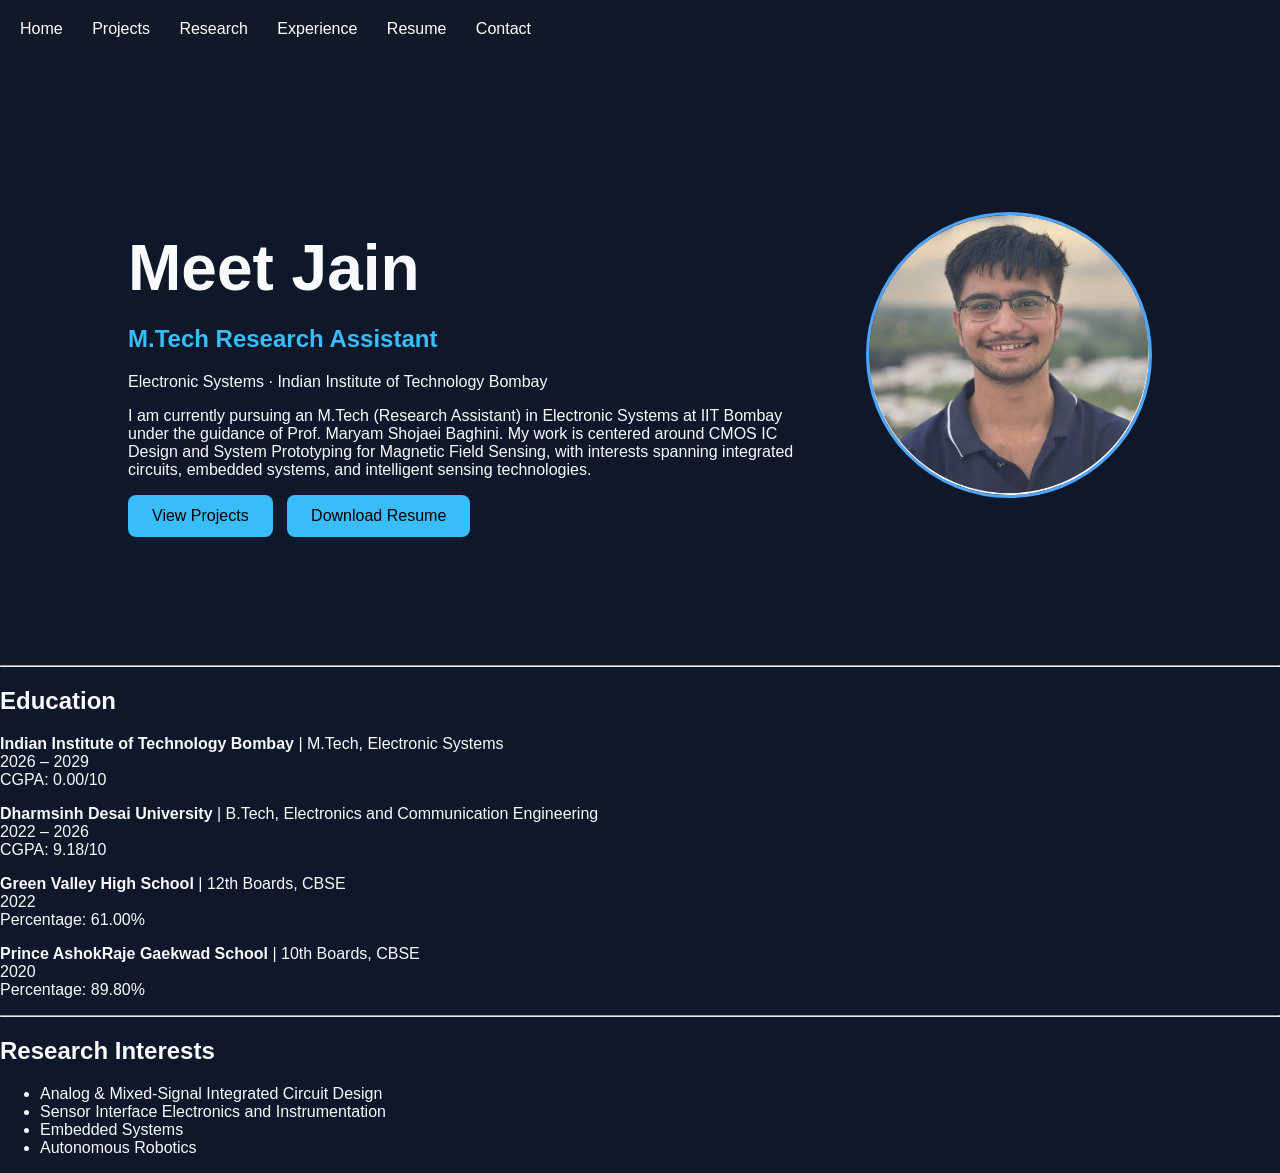
==== index.html @ 2bd1643b "Initial portfolio website" ====
<!DOCTYPE html>
<html>
<head>
    <title>Meet Jain | Portfolio</title>
    <link rel="stylesheet" href="assets/style.css">
</head>

<body>
    <nav>
        <a href="index.html">Home</a>
        <a href="projects/index.html">Projects</a>
        <a href="research.html">Research</a>
        <a href="experience.html">Experience</a>
        <a href="resume.html">Resume</a>
        <a href="contact.html">Contact</a>
    </nav>

    <section class="hero">
        <div class="hero-content">

            <div class="hero-text">
                <h1>Meet Jain</h1>

                <h2>M.Tech Research Assistant</h2>

                <p>
                    Electronic Systems · Indian Institute of Technology Bombay
                </p>

                <p>
                    I am currently pursuing an M.Tech (Research Assistant) in
                    Electronic Systems at IIT Bombay under the guidance of
                    Prof. Maryam Shojaei Baghini. My work is centered around
                    CMOS IC Design and System Prototyping for Magnetic Field
                    Sensing, with interests spanning integrated circuits,
                    embedded systems, and intelligent sensing technologies.
                </p>

                <a class="btn" href="projects/index.html">
                    View Projects
                </a>

                <a class="btn" href="assets/resume.pdf">
                    Download Resume
                </a>
            </div>

            <div class="hero-image">
                <img src="assets/profile.png" alt="Meet Jain">
            </div>

        </div>
    </section>

    <hr>

    <section>
        <h2>Education</h2>

        <p>
            <strong>Indian Institute of Technology Bombay</strong> | M.Tech, Electronic Systems<br>
            2026 – 2029<br>
            CGPA: 0.00/10
        </p>

        <p>
            <strong>Dharmsinh Desai University</strong> | B.Tech, Electronics and Communication Engineering<br>
            2022 – 2026<br>
            CGPA: 9.18/10
        </p>

        <p>
            <strong>Green Valley High School</strong> | 12th Boards, CBSE<br>
            2022<br>
            Percentage: 61.00%
        </p>

        <p>
            <strong>Prince AshokRaje Gaekwad School</strong> | 10th Boards, CBSE<br>
            2020<br>
            Percentage: 89.80%
        </p>
    </section>

    <hr>

    <section>
        <h2>Research Interests</h2>
        <ul>
            <li>Analog &amp; Mixed-Signal Integrated Circuit Design</li>
            <li>Sensor Interface Electronics and Instrumentation</li>
            <li>Embedded Systems</li>
            <li>Autonomous Robotics</li>
        </ul>
    </section>
</body>
</html>
---- assets/style.css ----
body{
    background:#0f172a;
    color:#f8fafc;
    font-family:Inter,sans-serif;
    margin:0;
}

nav{
    padding:20px;
    background:#111827;
}

nav a{
    color:white;
    text-decoration:none;
    margin-right:25px;
}

.hero{
    padding:120px 10%;
}

.hero h1{
    font-size:4rem;
    margin-bottom:10px;
}

.hero h2{
    color:#38bdf8;
}

.btn{
    display:inline-block;
    padding:12px 24px;
    background:#38bdf8;
    color:#000;
    text-decoration:none;
    margin-right:10px;
    border-radius:8px;
}

.stats{
    display:grid;
    grid-template-columns:repeat(4,1fr);
    gap:20px;
    padding:40px 10%;
}

.stats div{
    background:#1e2c3b;
    padding:25px;
    border-radius:10px;
}

.project-grid{
    display:grid;
    grid-template-columns:repeat(auto-fit,minmax(300px,1fr));
    gap:25px;
    padding:40px;
}

.card{
    background:#1e293b;
    padding:25px;
    border-radius:12px;
    text-decoration:none;
    color:white;
}

.hero-content { 
    display: flex; 
    justify-content: space-between; 
    align-items: center; 
    gap: 70px; } 

.hero-text { 
    flex: 1; 
} 
    
.hero-image img {
    width: 280px;
    height: 280px;
    object-fit: cover;
    border-radius: 50%;
    border: 3px solid #4da6ff;
}
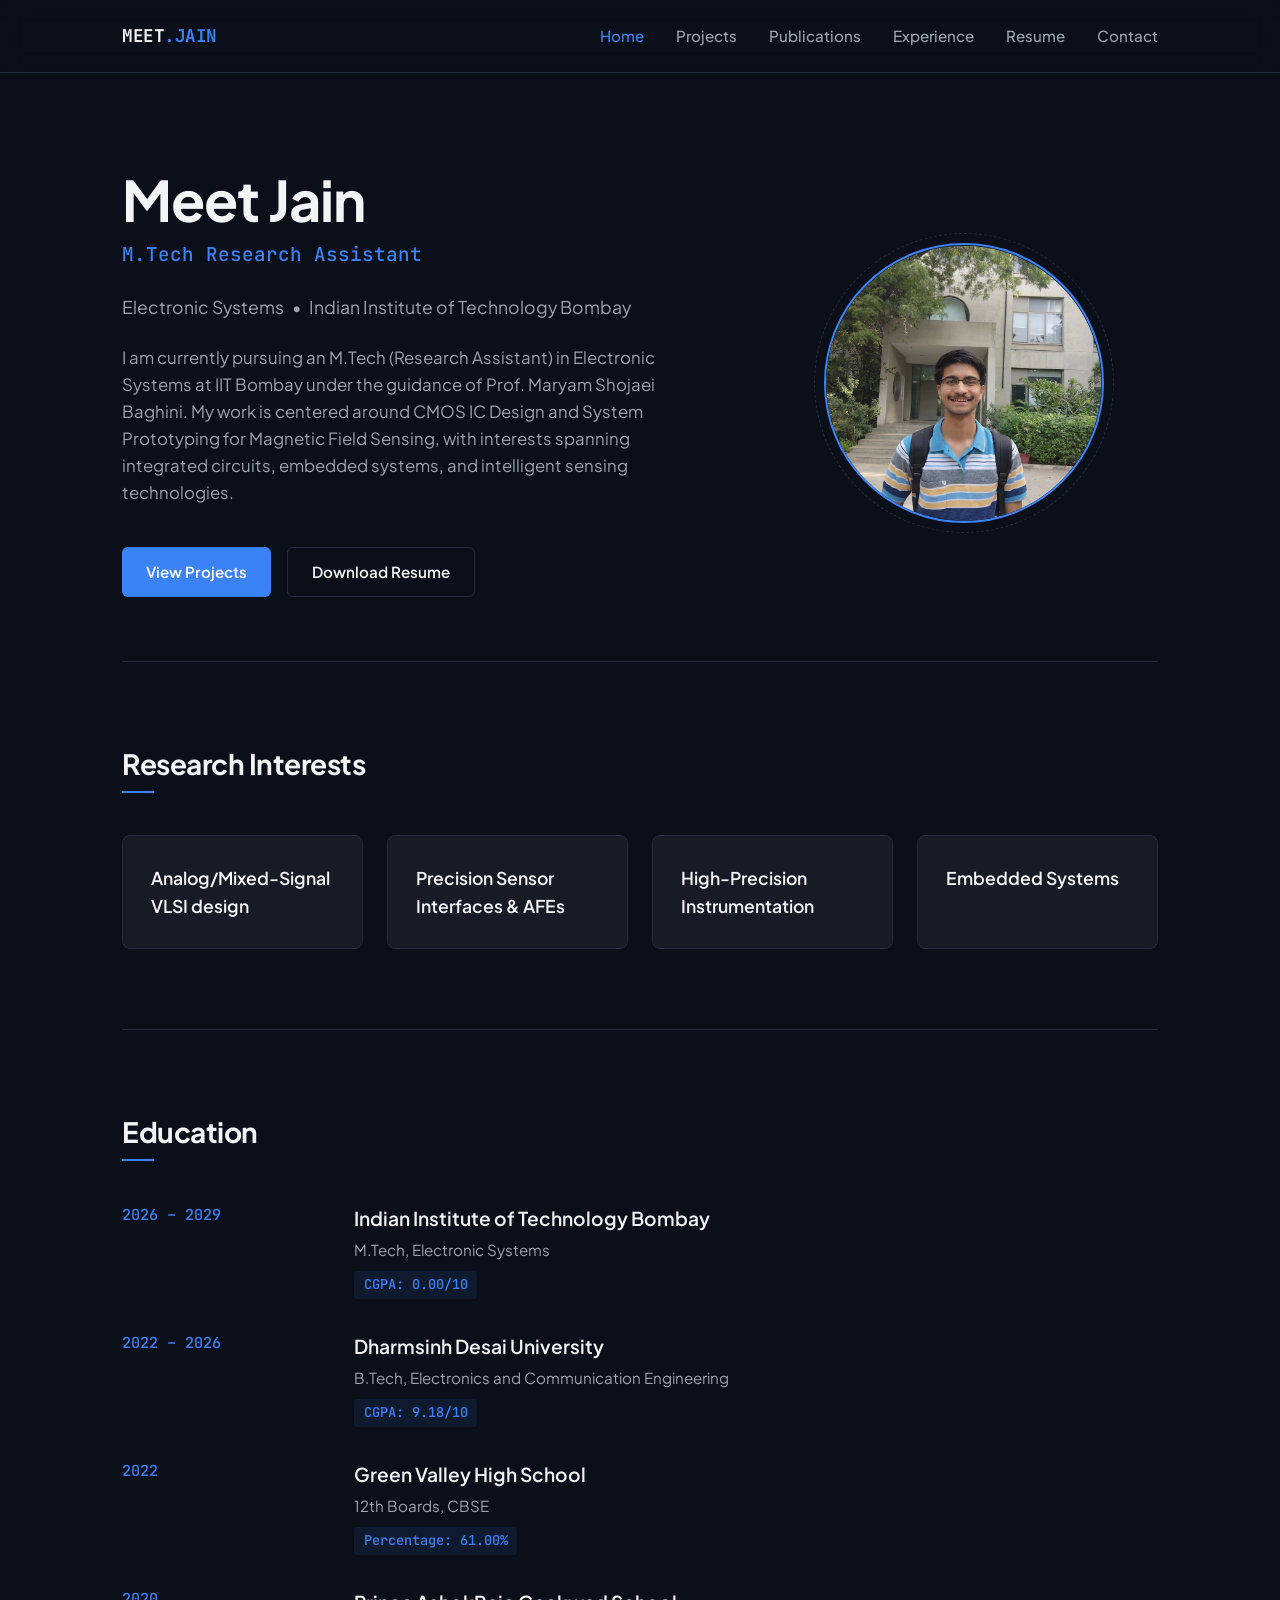
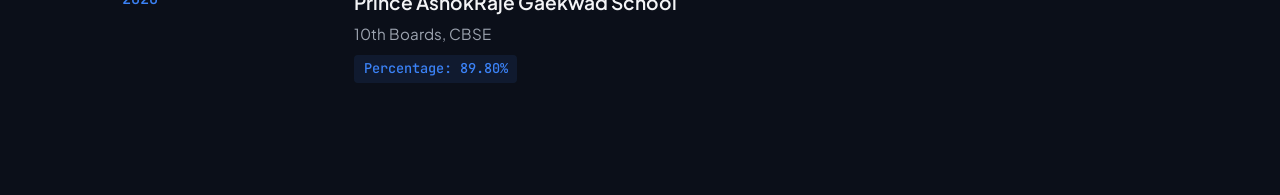
==== commit 879a686c: "initial commit of portfolio website" ====
--- a/index.html
+++ b/index.html
@@ -1,97 +1,456 @@
 <!DOCTYPE html>
-<html>
+<html lang="en">
 <head>
+    <meta charset="UTF-8">
+    <meta name="viewport" content="width=device-width, initial-scale=1.0">
     <title>Meet Jain | Portfolio</title>
-    <link rel="stylesheet" href="assets/style.css">
+    <!-- Google Fonts for sharp, modern typography -->
+    <link rel="preconnect" href="https://fonts.googleapis.com">
+    <link rel="preconnect" href="https://fonts.gstatic.com" crossorigin>
+    <link href="https://fonts.googleapis.com/css2?family=JetBrains+Mono:wght@400;500&family=Plus+Jakarta+Sans:wght@400;500;600;700&display=swap" rel="stylesheet">
+    
+    <style>
+        :root {
+            --bg-primary: #0b0f19;
+            --bg-secondary: #161b26;
+            --accent: #3b82f6; /* Electric Blue */
+            --accent-glow: rgba(59, 130, 246, 0.15);
+            --text-main: #f3f4f6;
+            --text-muted: #9ca3af;
+            --border: #242b3d;
+            --font-sans: 'Plus Jakarta Sans', sans-serif;
+            --font-mono: 'JetBrains Mono', monospace;
+        }
+
+        * {
+            box-sizing: border-box;
+            margin: 0;
+            padding: 0;
+        }
+
+        body {
+            background-color: var(--bg-primary);
+            color: var(--text-main);
+            font-family: var(--font-sans);
+            line-height: 1.6;
+            -webkit-font-smoothing: antialiased;
+        }
+
+        /* Container Layout */
+        .container {
+            max-width: 1100px;
+            margin: 0 auto;
+            padding: 0 2rem;
+        }
+
+        /* Navigation */
+        nav {
+            border-bottom: 1px solid var(--border);
+            position: sticky;
+            top: 0;
+            background: rgba(11, 15, 25, 0.8);
+            backdrop-filter: blur(12px);
+            z-index: 100;
+        }
+
+        .nav-container {
+            display: flex;
+            justify-content: space-between;
+            align-items: center;
+            height: 4.5rem;
+        }
+
+        .logo {
+            font-family: var(--font-mono);
+            font-weight: 700;
+            color: var(--text-main);
+            text-decoration: none;
+            font-size: 1.1rem;
+            letter-spacing: -0.5px;
+        }
+
+        .logo span {
+            color: var(--accent);
+        }
+
+        .nav-links {
+            display: flex;
+            gap: 2rem;
+            list-style: none;
+        }
+
+        .nav-links a {
+            color: var(--text-muted);
+            text-decoration: none;
+            font-size: 0.95rem;
+            font-weight: 500;
+            transition: color 0.2s ease;
+        }
+
+        .nav-links a:hover, .nav-links a.active {
+            color: var(--accent);
+        }
+
+        /* Hero Section */
+        .hero {
+            padding: 6rem 0 4rem 0;
+        }
+
+        .hero-grid {
+            display: grid;
+            grid-template-columns: 1.2fr 0.8fr;
+            gap: 4rem;
+            align-items: center;
+        }
+
+        .hero-text h1 {
+            font-size: 3.5rem;
+            font-weight: 700;
+            line-height: 1.1;
+            margin-bottom: 0.5rem;
+            letter-spacing: -1px;
+        }
+
+        .hero-subtitle {
+            font-family: var(--font-mono);
+            color: var(--accent);
+            font-size: 1.2rem;
+            margin-bottom: 1.5rem;
+            font-weight: 500;
+        }
+
+        .hero-institution {
+            color: var(--text-muted);
+            font-size: 1.1rem;
+            margin-bottom: 1.5rem;
+            display: flex;
+            align-items: center;
+            gap: 0.5rem;
+        }
+
+        .hero-desc {
+            color: var(--text-muted);
+            font-size: 1.05rem;
+            margin-bottom: 2.5rem;
+            max-width: 600px;
+        }
+
+        .cta-group {
+            display: flex;
+            gap: 1rem;
+        }
+
+        .btn {
+            display: inline-flex;
+            align-items: center;
+            padding: 0.75rem 1.5rem;
+            border-radius: 6px;
+            font-size: 0.95rem;
+            font-weight: 600;
+            text-decoration: none;
+            transition: all 0.2s ease;
+        }
+
+        .btn-primary {
+            background-color: var(--accent);
+            color: #ffffff;
+        }
+
+        .btn-primary:hover {
+            transform: translateY(-2px);
+            box-shadow: 0 4px 20px var(--accent-glow);
+        }
+
+        .btn-secondary {
+            border: 1px solid var(--border);
+            color: var(--text-main);
+        }
+
+        .btn-secondary:hover {
+            background: var(--bg-secondary);
+            border-color: var(--text-muted);
+        }
+
+        .hero-avatar {
+            display: flex;
+            justify-content: center;
+        }
+
+        .avatar-wrapper {
+            position: relative;
+            width: 280px;
+            height: 280px;
+        }
+
+        .avatar-wrapper::after {
+            content: '';
+            position: absolute;
+            inset: -10px;
+            border: 1px dashed var(--border);
+            border-radius: 50%;
+            z-index: 1;
+        }
+
+        .hero-avatar img {
+            width: 100%;
+            height: 100%;
+            object-fit: cover;
+            border-radius: 50%;
+            border: 2px solid var(--accent);
+            z-index: 2;
+            position: relative;
+        }
+
+        /* Sections General */
+        section.content-block {
+            padding: 5rem 0;
+            border-top: 1px solid var(--border);
+        }
+
+        section h2 {
+            font-size: 1.75rem;
+            font-weight: 700;
+            margin-bottom: 3rem;
+            letter-spacing: -0.5px;
+            position: relative;
+            display: inline-block;
+        }
+
+        section h2::after {
+            content: '';
+            position: absolute;
+            left: 0;
+            bottom: -6px;
+            width: 2rem;
+            height: 2px;
+            background-color: var(--accent);
+        }
+
+        /* Research Interests Grid */
+        .interests-grid {
+            display: grid;
+            grid-template-columns: repeat(auto-fit, minmax(220px, 1fr));
+            gap: 1.5rem;
+        }
+
+        .interest-card {
+            background: var(--bg-secondary);
+            border: 1px solid var(--border);
+            padding: 1.75rem;
+            border-radius: 8px;
+            transition: border-color 0.2s ease;
+        }
+
+        .interest-card:hover {
+            border-color: var(--accent);
+        }
+
+        .interest-card h3 {
+            font-size: 1.1rem;
+            font-weight: 600;
+            color: var(--text-main);
+        }
+
+        /* Education Timeline */
+        .education-list {
+            display: flex;
+            flex-direction: column;
+            gap: 2rem;
+            position: relative;
+        }
+
+        .edu-item {
+            display: grid;
+            grid-template-columns: 200px 1fr;
+            gap: 2rem;
+        }
+
+        .edu-years {
+            font-family: var(--font-mono);
+            color: var(--accent);
+            font-weight: 500;
+            font-size: 0.95rem;
+        }
+
+        .edu-details h3 {
+            font-size: 1.2rem;
+            font-weight: 600;
+            margin-bottom: 0.25rem;
+        }
+
+        .edu-spec {
+            color: var(--text-muted);
+            font-size: 0.95rem;
+            margin-bottom: 0.5rem;
+        }
+
+        .edu-grade {
+            display: inline-block;
+            background: rgba(59, 130, 246, 0.1);
+            color: var(--accent);
+            padding: 0.2rem 0.6rem;
+            border-radius: 4px;
+            font-size: 0.85rem;
+            font-family: var(--font-mono);
+            font-weight: 500;
+        }
+
+        /* Responsive Breakpoints */
+        @media (max-width: 968px) {
+            .hero-grid {
+                grid-template-columns: 1fr;
+                gap: 3rem;
+                text-align: center;
+            }
+            .hero-text h1 {
+                font-size: 2.75rem;
+            }
+            .hero-desc {
+                margin-left: auto;
+                margin-right: auto;
+            }
+            .cta-group {
+                justify-content: center;
+            }
+            .hero-avatar {
+                order: -1;
+            }
+            .edu-item {
+                grid-template-columns: 1fr;
+                gap: 0.5rem;
+            }
+        }
+
+        @media (max-width: 640px) {
+            .nav-links {
+                gap: 1.25rem;
+            }
+            .nav-links a {
+                font-size: 0.85rem;
+            }
+            .container {
+                padding: 0 1.25rem;
+            }
+            .hero h1 {
+                font-size: 2.25rem;
+            }
+            .cta-group {
+                flex-direction: column;
+                width: 100%;
+            }
+            .btn {
+                justify-content: center;
+            }
+        }
+    </style>
 </head>
-
 <body>
+
     <nav>
-        <a href="index.html">Home</a>
-        <a href="projects/index.html">Projects</a>
-        <a href="research.html">Research</a>
-        <a href="experience.html">Experience</a>
-        <a href="resume.html">Resume</a>
-        <a href="contact.html">Contact</a>
+        <div class="container nav-container">
+            <a href="index.html" class="logo">MEET<span>.JAIN</span></a>
+            <ul class="nav-links">
+                <li><a href="index.html" class="active">Home</a></li>
+                <li><a href="projects/index.html">Projects</a></li>
+                <li><a href="publications.html">Publications</a></li>
+                <li><a href="experience.html">Experience</a></li>
+                <li><a href="resume.html">Resume</a></li>
+                <li><a href="contact.html">Contact</a></li>
+            </ul>
+        </div>
     </nav>
 
-    <section class="hero">
-        <div class="hero-content">
-
-            <div class="hero-text">
-                <h1>Meet Jain</h1>
-
-                <h2>M.Tech Research Assistant</h2>
-
-                <p>
-                    Electronic Systems · Indian Institute of Technology Bombay
-                </p>
-
-                <p>
-                    I am currently pursuing an M.Tech (Research Assistant) in
-                    Electronic Systems at IIT Bombay under the guidance of
-                    Prof. Maryam Shojaei Baghini. My work is centered around
-                    CMOS IC Design and System Prototyping for Magnetic Field
-                    Sensing, with interests spanning integrated circuits,
-                    embedded systems, and intelligent sensing technologies.
-                </p>
-
-                <a class="btn" href="projects/index.html">
-                    View Projects
-                </a>
-
-                <a class="btn" href="assets/resume.pdf">
-                    Download Resume
-                </a>
+    <main class="container">
+        
+        <!-- Hero Section -->
+        <section class="hero">
+            <div class="hero-grid">
+                <div class="hero-text">
+                    <h1>Meet Jain</h1>
+                    <div class="hero-subtitle">M.Tech Research Assistant</div>
+                    <div class="hero-institution">
+                        <span>Electronic Systems</span> • <span>Indian Institute of Technology Bombay</span>
+                    </div>
+                    <p class="hero-desc">
+                        I am currently pursuing an M.Tech (Research Assistant) in Electronic Systems at IIT Bombay under the guidance of Prof. Maryam Shojaei Baghini. My work is centered around CMOS IC Design and System Prototyping for Magnetic Field Sensing, with interests spanning integrated circuits, embedded systems, and intelligent sensing technologies.
+                    </p>
+                    <div class="cta-group">
+                        <a href="projects/index.html" class="btn btn-primary">View Projects</a>
+                        <a href="assets/resume.pdf" class="btn btn-secondary" download>Download Resume</a>
+                    </div>
+                </div>
+                <div class="hero-avatar">
+                    <div class="avatar-wrapper">
+                        <img src="assets/profile.png" alt="Meet Jain">
+                    </div>
+                </div>
             </div>
-
-            <div class="hero-image">
-                <img src="assets/profile.png" alt="Meet Jain">
+        </section>
+
+        <!-- Research Interests Section -->
+        <section class="content-block">
+            <h2>Research Interests</h2>
+            <div class="interests-grid">
+                <div class="interest-card">
+                    <h3>Analog/Mixed-Signal VLSI design</h3>
+                </div>
+                <div class="interest-card">
+                    <h3>Precision Sensor Interfaces &amp; AFEs</h3>
+                </div>
+                <div class="interest-card">
+                    <h3>High-Precision Instrumentation</h3>
+                </div>
+                <div class="interest-card">
+                    <h3>Embedded Systems</h3>
+                </div>
             </div>
-
-        </div>
-    </section>
-
-    <hr>
-
-    <section>
-        <h2>Education</h2>
-
-        <p>
-            <strong>Indian Institute of Technology Bombay</strong> | M.Tech, Electronic Systems<br>
-            2026 – 2029<br>
-            CGPA: 0.00/10
-        </p>
-
-        <p>
-            <strong>Dharmsinh Desai University</strong> | B.Tech, Electronics and Communication Engineering<br>
-            2022 – 2026<br>
-            CGPA: 9.18/10
-        </p>
-
-        <p>
-            <strong>Green Valley High School</strong> | 12th Boards, CBSE<br>
-            2022<br>
-            Percentage: 61.00%
-        </p>
-
-        <p>
-            <strong>Prince AshokRaje Gaekwad School</strong> | 10th Boards, CBSE<br>
-            2020<br>
-            Percentage: 89.80%
-        </p>
-    </section>
-
-    <hr>
-
-    <section>
-        <h2>Research Interests</h2>
-        <ul>
-            <li>Analog &amp; Mixed-Signal Integrated Circuit Design</li>
-            <li>Sensor Interface Electronics and Instrumentation</li>
-            <li>Embedded Systems</li>
-            <li>Autonomous Robotics</li>
-        </ul>
-    </section>
+        </section>
+
+        <!-- Education Section -->
+        <section class="content-block" style="padding-bottom: 7rem;">
+            <h2>Education</h2>
+            <div class="education-list">
+                
+                <div class="edu-item">
+                    <div class="edu-years">2026 – 2029</div>
+                    <div class="edu-details">
+                        <h3>Indian Institute of Technology Bombay</h3>
+                        <div class="edu-spec">M.Tech, Electronic Systems</div>
+                        <div class="edu-grade">CGPA: 0.00/10</div>
+                    </div>
+                </div>
+
+                <div class="edu-item">
+                    <div class="edu-years">2022 – 2026</div>
+                    <div class="edu-details">
+                        <h3>Dharmsinh Desai University</h3>
+                        <div class="edu-spec">B.Tech, Electronics and Communication Engineering</div>
+                        <div class="edu-grade">CGPA: 9.18/10</div>
+                    </div>
+                </div>
+
+                <div class="edu-item">
+                    <div class="edu-years">2022</div>
+                    <div class="edu-details">
+                        <h3>Green Valley High School</h3>
+                        <div class="edu-spec">12th Boards, CBSE</div>
+                        <div class="edu-grade">Percentage: 61.00%</div>
+                    </div>
+                </div>
+
+                <div class="edu-item">
+                    <div class="edu-years">2020</div>
+                    <div class="edu-details">
+                        <h3>Prince AshokRaje Gaekwad School</h3>
+                        <div class="edu-spec">10th Boards, CBSE</div>
+                        <div class="edu-grade">Percentage: 89.80%</div>
+                    </div>
+                </div>
+
+            </div>
+        </section>
+
+    </main>
+
 </body>
 </html>
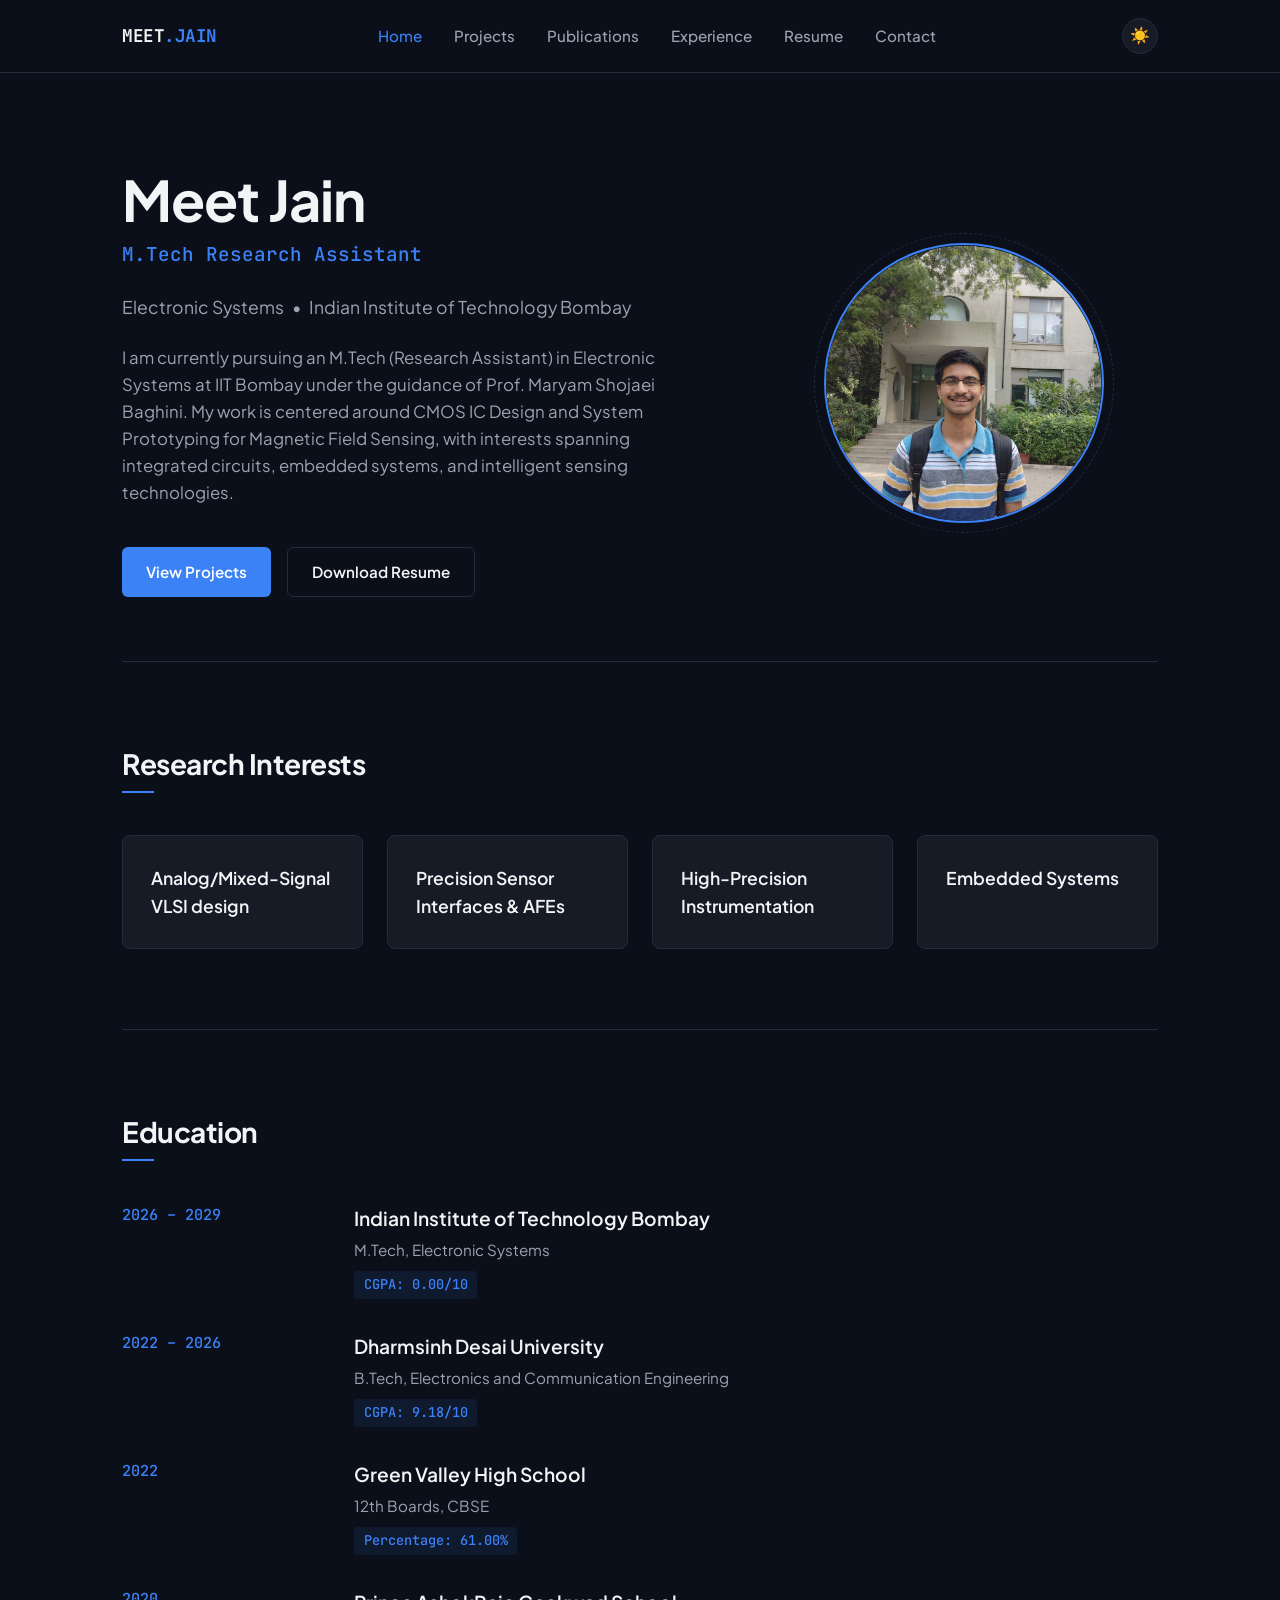
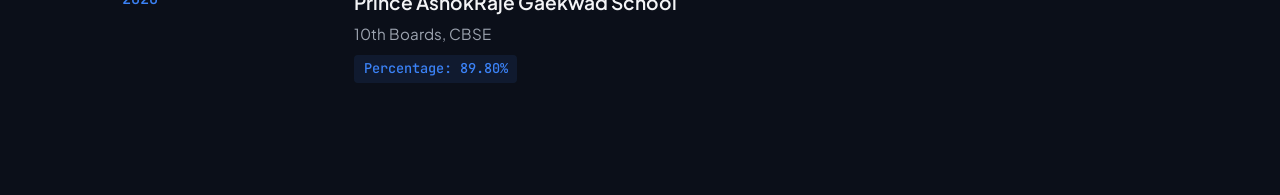
==== commit 057b9afd: "Initial commit - Portfolio deployment" ====
--- a/index.html
+++ b/index.html
@@ -18,8 +18,24 @@
             --text-main: #f3f4f6;
             --text-muted: #9ca3af;
             --border: #242b3d;
+            --nav-bg: rgba(11, 15, 25, 0.8);
             --font-sans: 'Plus Jakarta Sans', sans-serif;
             --font-mono: 'JetBrains Mono', monospace;
+        }
+
+        [data-theme="light"] {
+            --bg-primary: #ffffff;
+            --bg-secondary: #f3f4f6;
+            --accent: #2563eb;
+            --accent-glow: rgba(37, 99, 235, 0.15);
+            --text-main: #111827;
+            --text-muted: #4b5563;
+            --border: #e5e7eb;
+            --nav-bg: rgba(255, 255, 255, 0.8);
+        }
+
+        body {
+            transition: background-color 0.2s ease, color 0.2s ease;
         }
 
         * {
@@ -48,7 +64,7 @@
             border-bottom: 1px solid var(--border);
             position: sticky;
             top: 0;
-            background: rgba(11, 15, 25, 0.8);
+            background: var(--nav-bg);
             backdrop-filter: blur(12px);
             z-index: 100;
         }
@@ -89,6 +105,32 @@
 
         .nav-links a:hover, .nav-links a.active {
             color: var(--accent);
+        }
+
+        /* Theme Toggle Button Fix */
+        #theme-toggle {
+            background: var(--bg-secondary);
+            border: 1px solid var(--border);
+            color: var(--text-main);
+            width: 2.25rem;
+            height: 2.25rem;
+            padding: 0;
+            margin: 0 0 0 1.5rem;
+            border-radius: 50%;
+            cursor: pointer;
+            font-size: 1rem;
+            line-height: 1;
+            appearance: none;
+            -webkit-appearance: none;
+            display: flex;
+            align-items: center;
+            justify-content: center;
+            flex-shrink: 0;
+            transition: border-color 0.2s ease;
+        }
+
+        #theme-toggle:hover {
+            border-color: var(--accent);
         }
 
         /* Hero Section */
@@ -357,6 +399,7 @@
                 <li><a href="resume.html">Resume</a></li>
                 <li><a href="contact.html">Contact</a></li>
             </ul>
+            <button id="theme-toggle" aria-label="Toggle dark mode">☀️</button>
         </div>
     </nav>
 
@@ -451,6 +494,6 @@
         </section>
 
     </main>
-
+    <script src="assets/theme.js"></script>
 </body>
 </html>
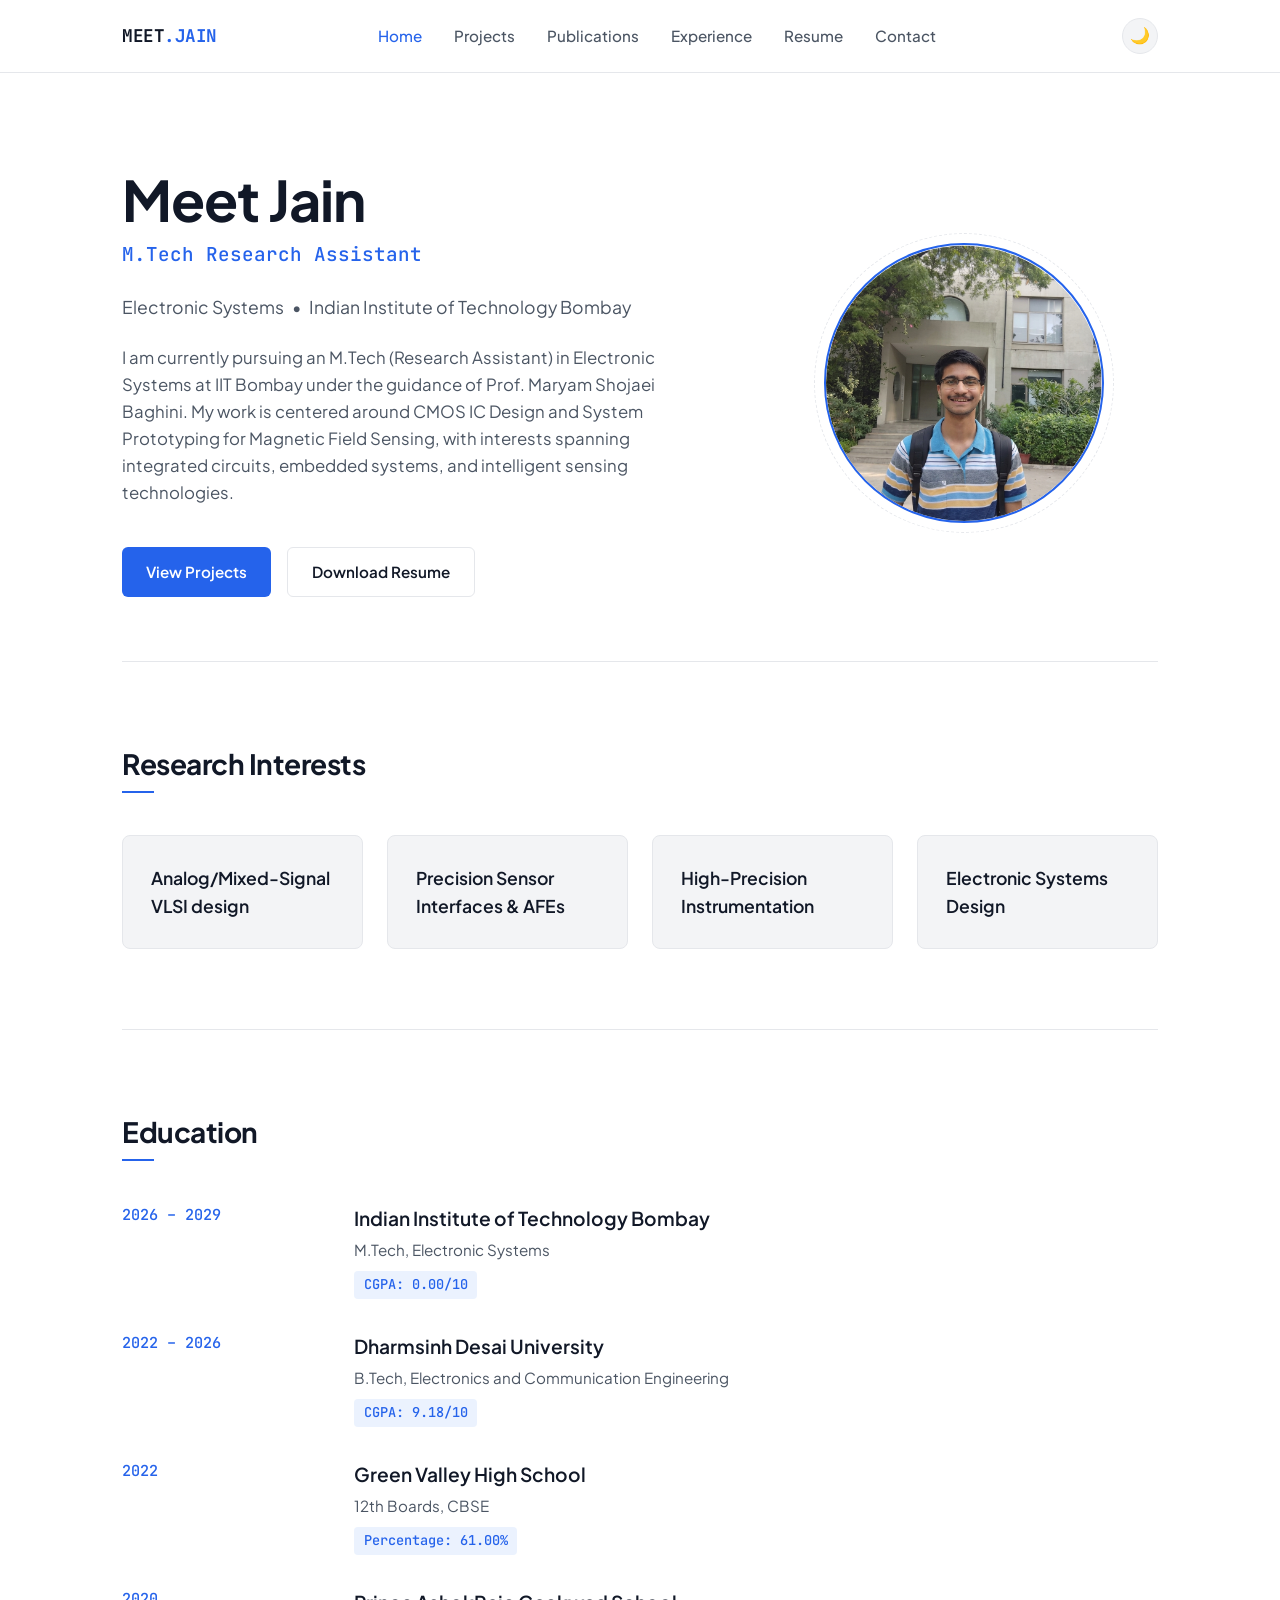
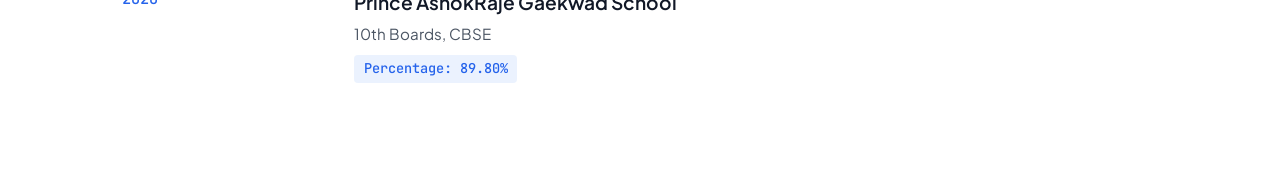
==== commit dba68356: "Update index.html" ====
--- a/index.html
+++ b/index.html
@@ -444,7 +444,7 @@
                     <h3>High-Precision Instrumentation</h3>
                 </div>
                 <div class="interest-card">
-                    <h3>Embedded Systems</h3>
+                    <h3>Electronic Systems Design</h3>
                 </div>
             </div>
         </section>
@@ -496,4 +496,4 @@
     </main>
     <script src="assets/theme.js"></script>
 </body>
-</html>+</html>
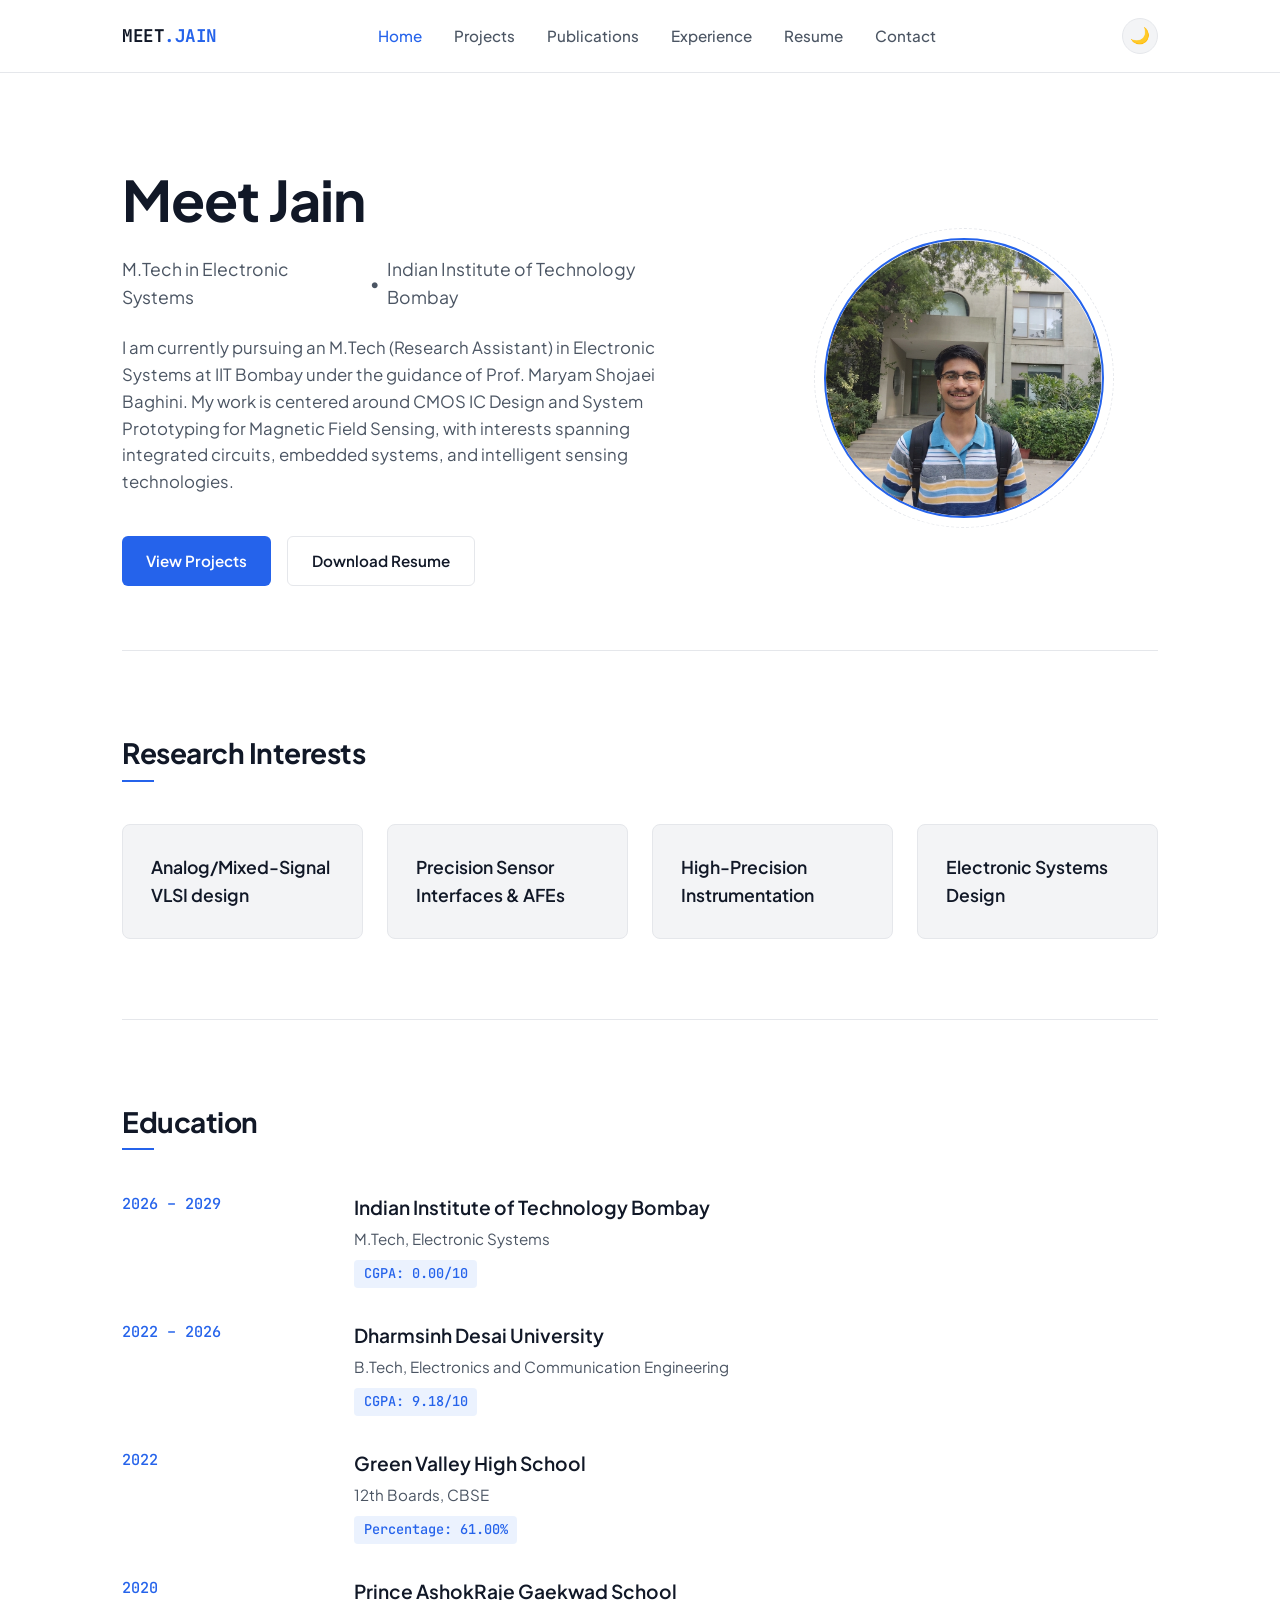
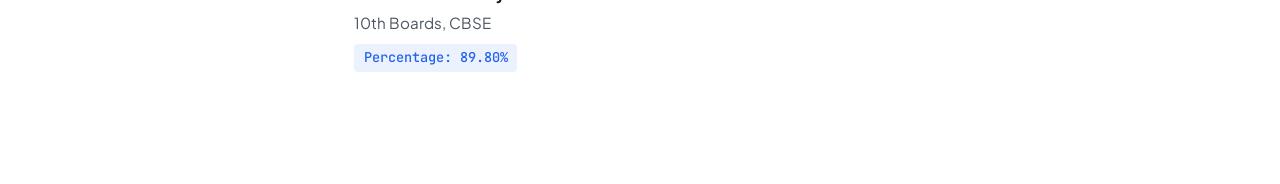
==== commit 5b86308b: "Update index.html" ====
--- a/index.html
+++ b/index.html
@@ -410,9 +410,9 @@
             <div class="hero-grid">
                 <div class="hero-text">
                     <h1>Meet Jain</h1>
-                    <div class="hero-subtitle">M.Tech Research Assistant</div>
+                    <div class="hero-subtitle"></div>
                     <div class="hero-institution">
-                        <span>Electronic Systems</span> • <span>Indian Institute of Technology Bombay</span>
+                        <span>M.Tech in Electronic Systems</span> • <span>Indian Institute of Technology Bombay</span>
                     </div>
                     <p class="hero-desc">
                         I am currently pursuing an M.Tech (Research Assistant) in Electronic Systems at IIT Bombay under the guidance of Prof. Maryam Shojaei Baghini. My work is centered around CMOS IC Design and System Prototyping for Magnetic Field Sensing, with interests spanning integrated circuits, embedded systems, and intelligent sensing technologies.
